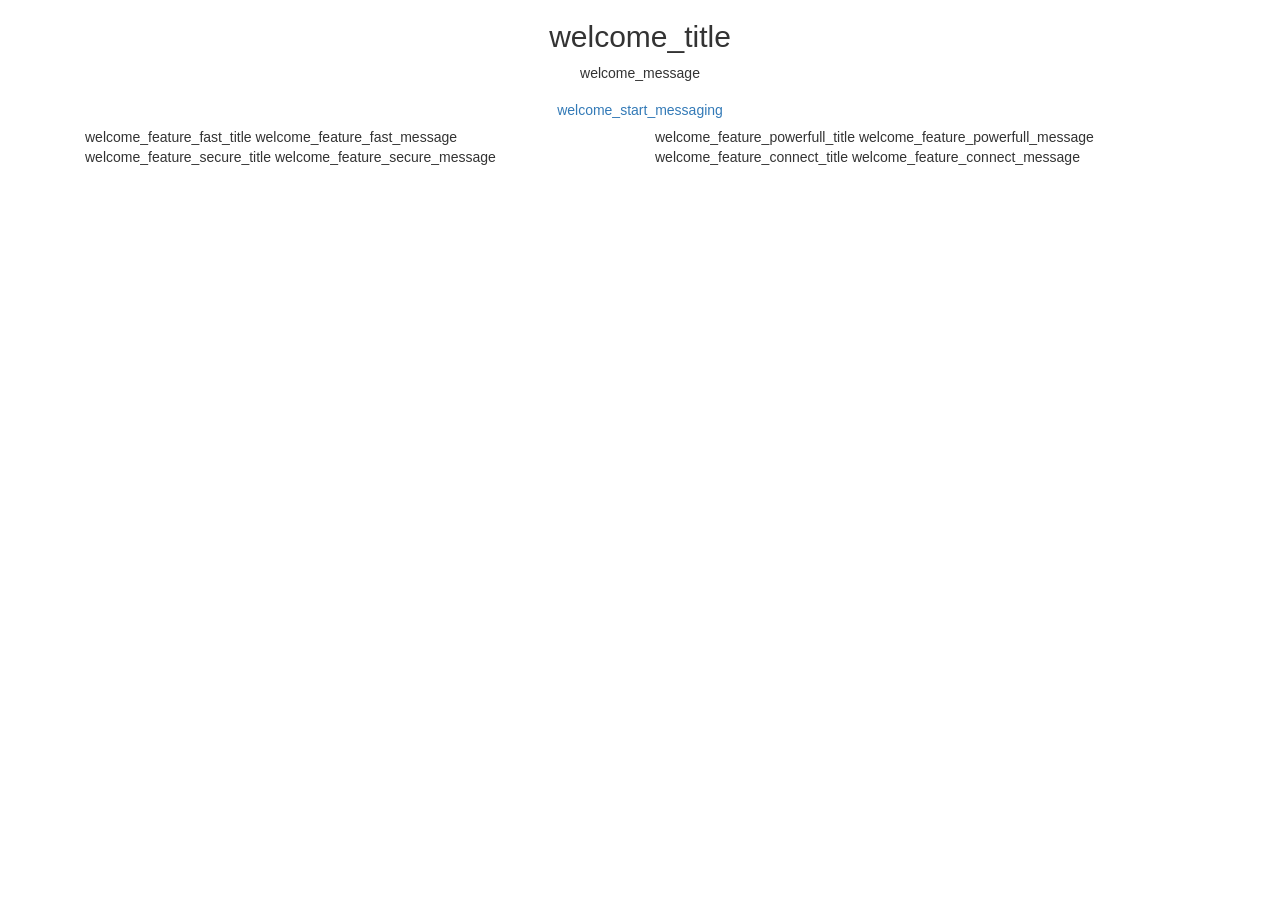
==== index.html @ 4b6fca97 "add index file" ====
<!doctype html>
<html lang="en" ng-csp="" id="ng-app">
<head>
  <!--[if lte IE 9]>
  <meta HTTP-EQUIV="REFRESH" content="0; url=badbrowser.html">
  <![endif]-->
  <meta charset="utf-8">
  <meta name="viewport" content="width=device-width, initial-scale=1, maximum-scale=1, user-scalable=no">
  <title>UBon Web version</title>

  <!-- build:css css/app.css -->
  <link rel="stylesheet" href="vendor/angular/angular-csp.css"/>
  <link rel="stylesheet" href="vendor/bootstrap/css/bootstrap.min.css"/>
  <link rel="stylesheet" href="css/ubon.css"/>
  <!-- endbuild -->

  <link rel="icon" href="favicon.ico" type="image/x-icon" />

  <meta name="apple-mobile-web-app-title" content="Ubon Web">
  <meta name="mobile-web-app-capable" content="yes">
  <meta name="apple-mobile-web-app-capable" content="yes">
  <meta name="apple-mobile-web-app-status-bar-style" content="black-translucent">
  <meta name="theme-color" content="#3282da">

  <meta property="og:title" content="UBon Web">
  <meta property="og:url" content="">
  <meta property="og:image" content="">
  <meta property="og:site_name" content="Ubon Web">
  <meta property="og:description" content="Welcome to the Web application of Ubon messenger.">

</head>
<body ng-app="ubon">

  <div class="page_wrap" ng-view></div>
  
  <div id="notify_sound"></div>

  <!-- build:js js/app.js -->
  <script type="text/javascript" src="vendor/jquery/jquery.min.js"></script>
  <script type="text/javascript" src="vendor/angular/angular.js"></script>
  <script type="text/javascript" src="js/lib/config.js"></script>
  <script type="text/javascript" src="js/init.js"></script>
  <script type="text/javascript" src="js/md5.js"></script>
  <script type="text/javascript" src="js/socket.io/socket.io.js"></script>
  <script type="text/javascript" src="js/socket.io/socket.js"></script>
  <script type="text/javascript" src="vendor/angular/angular-route.js"></script>


  <script type="text/javascript" src="js/lib/utils.js"></script>
  <script type="text/javascript" src="js/lib/ng_utils.js"></script>

  <script type="text/javascript" src="js/ubon.js"></script>
  <script type="text/javascript" src="js/controllers.js"></script>
  <script type="text/javascript" src="js/lib/i18n.js"></script>
  <!-- endbuild -->

</body>
</html>
---- vendor/angular/angular-csp.css ----
/* Include this file in your html if you are using the CSP mode. */

@charset "UTF-8";

[ng\:cloak], [ng-cloak], [data-ng-cloak], [x-ng-cloak],
.ng-cloak, .x-ng-cloak,
.ng-hide:not(.ng-hide-animate) {
  display: none !important;
}

ng\:form {
  display: block;
}

.ng-animate-shim {
  visibility:hidden;
}

.ng-anchor {
  position:absolute;
}
---- css/ubon.css ----
/*# sourceMappingURL=ubon.css.map */
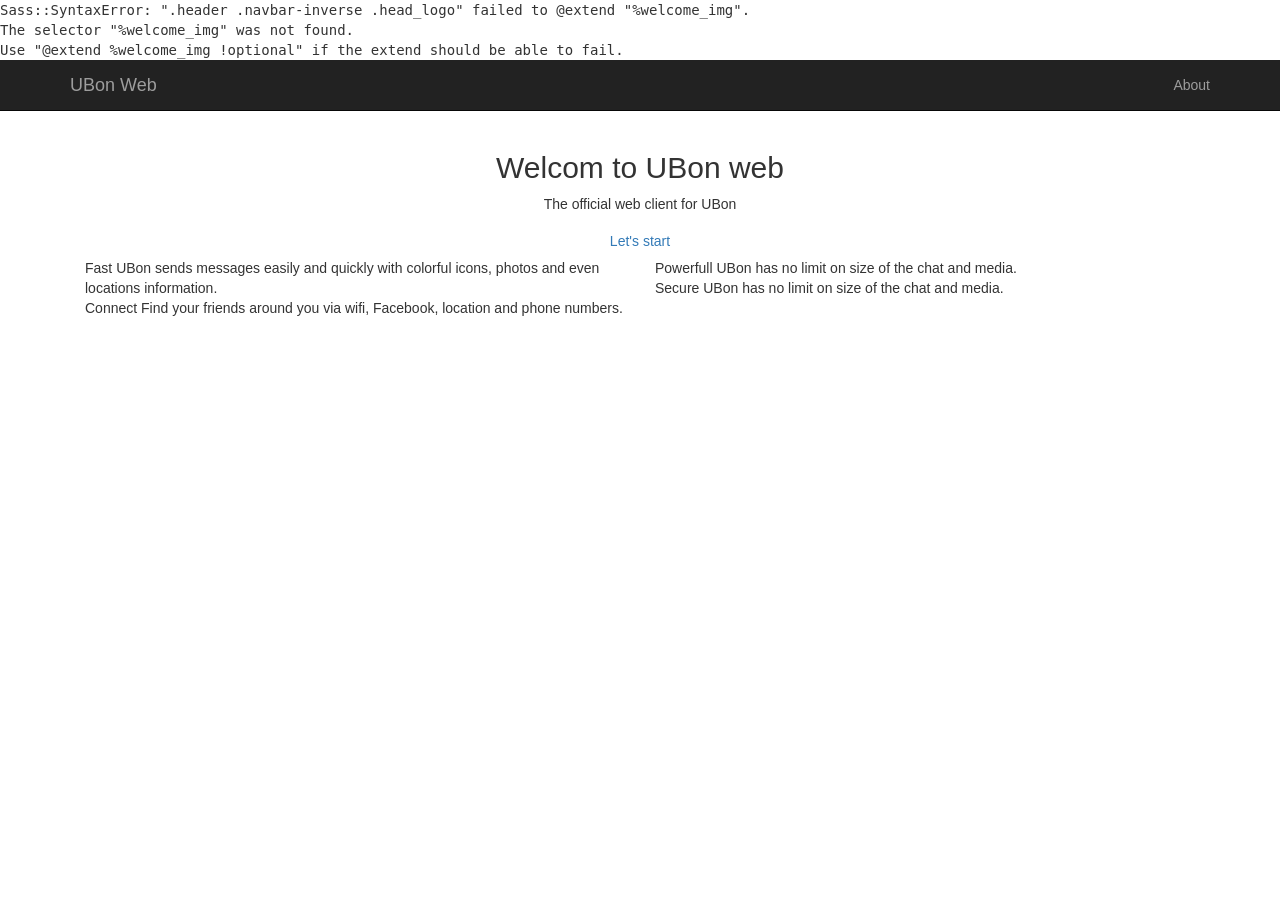
==== commit 4a4249dd: "update in18" ====
--- a/index.html
+++ b/index.html
@@ -48,10 +48,13 @@
 
   <script type="text/javascript" src="js/lib/utils.js"></script>
   <script type="text/javascript" src="js/lib/ng_utils.js"></script>
+  <script type="text/javascript" src="js/lib/i18n.js"></script>
+  <script type="text/javascript" src="js/lib/md5.js"></script>
 
   <script type="text/javascript" src="js/ubon.js"></script>
   <script type="text/javascript" src="js/controllers.js"></script>
-  <script type="text/javascript" src="js/lib/i18n.js"></script>
+  <script type="text/javascript" src="js/filters.js"></script>
+  <script type="text/javascript" src="js/directives.js"></script>
   <!-- endbuild -->
 
 </body>
--- a/css/ubon.css
+++ b/css/ubon.css
@@ -1,3 +1,35 @@
+/*
+Sass::SyntaxError: ".header .navbar-inverse .head_logo" failed to @extend "%welcome_img".
+The selector "%welcome_img" was not found.
+Use "@extend %welcome_img !optional" if the extend should be able to fail.
 
 
-/*# sourceMappingURL=ubon.css.map */
+Backtrace:
+scss/_header.scss:11
+C:/Ruby22-x64/lib/ruby/gems/2.2.0/gems/sass-3.4.21/lib/sass/tree/visitors/extend.rb:62:in `block in check_extends_fired!'
+C:/Ruby22-x64/lib/ruby/gems/2.2.0/gems/sass-3.4.21/lib/sass/util/subset_map.rb:105:in `block in each_value'
+C:/Ruby22-x64/lib/ruby/gems/2.2.0/gems/sass-3.4.21/lib/sass/util/subset_map.rb:105:in `each'
+C:/Ruby22-x64/lib/ruby/gems/2.2.0/gems/sass-3.4.21/lib/sass/util/subset_map.rb:105:in `each_value'
+C:/Ruby22-x64/lib/ruby/gems/2.2.0/gems/sass-3.4.21/lib/sass/tree/visitors/extend.rb:51:in `check_extends_fired!'
+C:/Ruby22-x64/lib/ruby/gems/2.2.0/gems/sass-3.4.21/lib/sass/tree/visitors/extend.rb:16:in `visit'
+C:/Ruby22-x64/lib/ruby/gems/2.2.0/gems/sass-3.4.21/lib/sass/tree/root_node.rb:39:in `css_tree'
+C:/Ruby22-x64/lib/ruby/gems/2.2.0/gems/sass-3.4.21/lib/sass/tree/root_node.rb:29:in `render_with_sourcemap'
+C:/Ruby22-x64/lib/ruby/gems/2.2.0/gems/sass-3.4.21/lib/sass/engine.rb:378:in `_render_with_sourcemap'
+C:/Ruby22-x64/lib/ruby/gems/2.2.0/gems/sass-3.4.21/lib/sass/engine.rb:295:in `render_with_sourcemap'
+C:/Ruby22-x64/lib/ruby/gems/2.2.0/gems/sass-3.4.21/lib/sass/plugin/compiler.rb:490:in `update_stylesheet'
+C:/Ruby22-x64/lib/ruby/gems/2.2.0/gems/sass-3.4.21/lib/sass/plugin/compiler.rb:215:in `block in update_stylesheets'
+C:/Ruby22-x64/lib/ruby/gems/2.2.0/gems/sass-3.4.21/lib/sass/plugin/compiler.rb:209:in `each'
+C:/Ruby22-x64/lib/ruby/gems/2.2.0/gems/sass-3.4.21/lib/sass/plugin/compiler.rb:209:in `update_stylesheets'
+C:/Ruby22-x64/lib/ruby/gems/2.2.0/gems/sass-3.4.21/lib/sass/plugin/compiler.rb:471:in `on_file_changed'
+C:/Ruby22-x64/lib/ruby/gems/2.2.0/gems/sass-3.4.21/lib/sass/plugin/compiler.rb:328:in `block in watch'
+C:/Ruby22-x64/lib/ruby/gems/2.2.0/gems/sass-3.4.21/vendor/listen/lib/listen/listener.rb:252:in `call'
+C:/Ruby22-x64/lib/ruby/gems/2.2.0/gems/sass-3.4.21/vendor/listen/lib/listen/listener.rb:252:in `on_change'
+C:/Ruby22-x64/lib/ruby/gems/2.2.0/gems/sass-3.4.21/vendor/listen/lib/listen/listener.rb:290:in `block in initialize_adapter'
+C:/Ruby22-x64/lib/ruby/gems/2.2.0/gems/sass-3.4.21/vendor/listen/lib/listen/adapters/polling.rb:48:in `call'
+C:/Ruby22-x64/lib/ruby/gems/2.2.0/gems/sass-3.4.21/vendor/listen/lib/listen/adapters/polling.rb:48:in `poll_changed_directories'
+C:/Ruby22-x64/lib/ruby/gems/2.2.0/gems/sass-3.4.21/vendor/listen/lib/listen/adapter.rb:299:in `block in start_poller'
+*/
+body:before {
+  white-space: pre;
+  font-family: monospace;
+  content: "Sass::SyntaxError: \".header .navbar-inverse .head_logo\" failed to @extend \"%welcome_img\".\A The selector \"%welcome_img\" was not found.\A Use \"@extend %welcome_img !optional\" if the extend should be able to fail.\A "; }
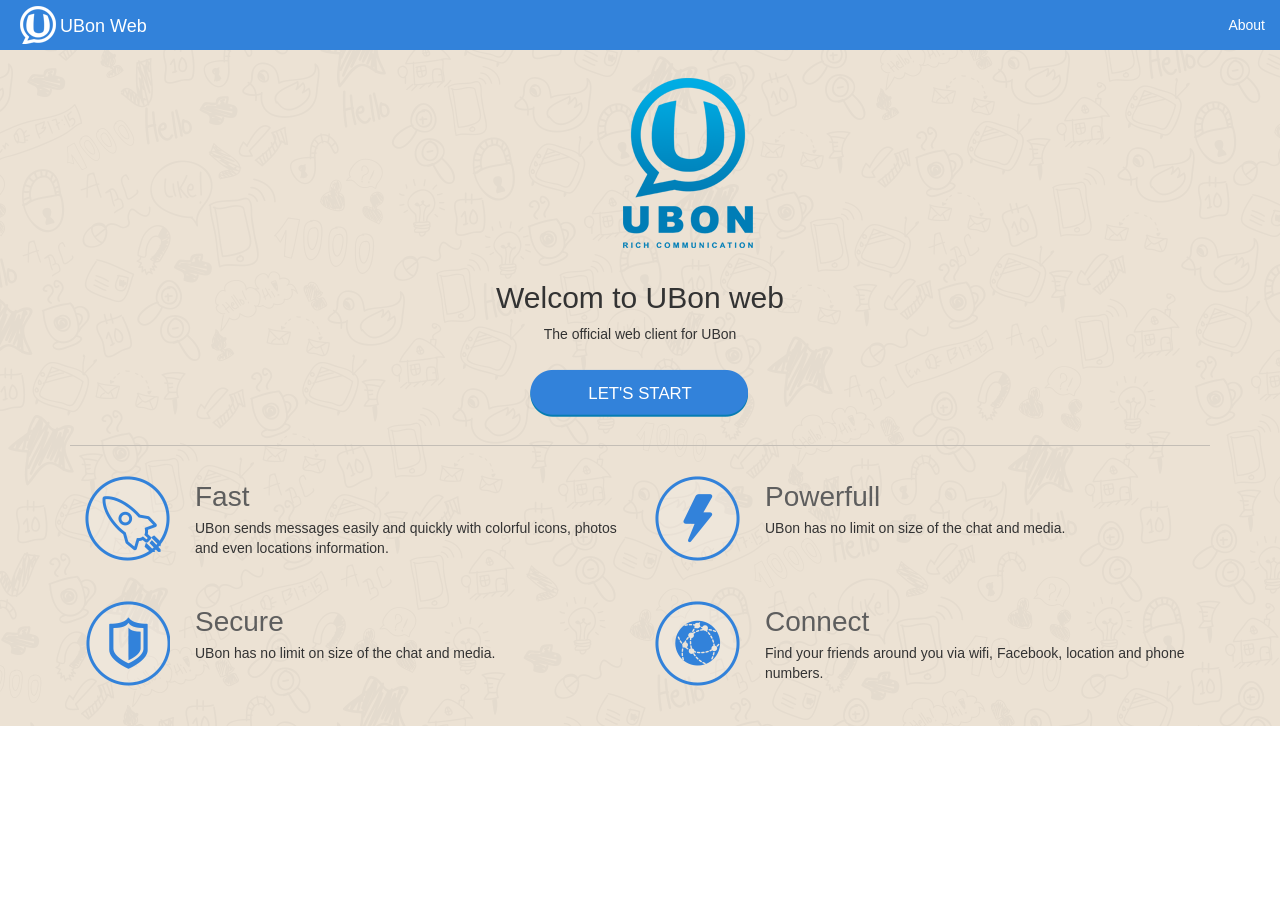
==== commit 72a91efa: "update" ====
--- a/index.html
+++ b/index.html
@@ -44,6 +44,7 @@
   <script type="text/javascript" src="js/socket.io/socket.io.js"></script>
   <script type="text/javascript" src="js/socket.io/socket.js"></script>
   <script type="text/javascript" src="vendor/angular/angular-route.js"></script>
+  <script type="text/javascript" src="vendor/ui-bootstrap/ui-bootstrap-custom-tpls-0.12.0.js"></script>
 
 
   <script type="text/javascript" src="js/lib/utils.js"></script>
@@ -55,6 +56,7 @@
   <script type="text/javascript" src="js/controllers.js"></script>
   <script type="text/javascript" src="js/filters.js"></script>
   <script type="text/javascript" src="js/directives.js"></script>
+  <script type="text/javascript" src="js/services.js"></script>
   <!-- endbuild -->
 
 </body>
--- a/css/ubon.css
+++ b/css/ubon.css
@@ -1,35 +1,88 @@
-/*
-Sass::SyntaxError: ".header .navbar-inverse .head_logo" failed to @extend "%welcome_img".
-The selector "%welcome_img" was not found.
-Use "@extend %welcome_img !optional" if the extend should be able to fail.
+.header .navbar-inverse .navbar-header .navbar-brand .head_logo, #welcome .home_top .home_logo, #welcome .home_top .btn-start, #welcome .home_bottom .feature-img {
+  background-image: url("../img/img_welcome.png");
+  background-repeat: no-repeat; }
 
+.page_wrap {
+  background: url("../img/bg-main.png"); }
 
-Backtrace:
-scss/_header.scss:11
-C:/Ruby22-x64/lib/ruby/gems/2.2.0/gems/sass-3.4.21/lib/sass/tree/visitors/extend.rb:62:in `block in check_extends_fired!'
-C:/Ruby22-x64/lib/ruby/gems/2.2.0/gems/sass-3.4.21/lib/sass/util/subset_map.rb:105:in `block in each_value'
-C:/Ruby22-x64/lib/ruby/gems/2.2.0/gems/sass-3.4.21/lib/sass/util/subset_map.rb:105:in `each'
-C:/Ruby22-x64/lib/ruby/gems/2.2.0/gems/sass-3.4.21/lib/sass/util/subset_map.rb:105:in `each_value'
-C:/Ruby22-x64/lib/ruby/gems/2.2.0/gems/sass-3.4.21/lib/sass/tree/visitors/extend.rb:51:in `check_extends_fired!'
-C:/Ruby22-x64/lib/ruby/gems/2.2.0/gems/sass-3.4.21/lib/sass/tree/visitors/extend.rb:16:in `visit'
-C:/Ruby22-x64/lib/ruby/gems/2.2.0/gems/sass-3.4.21/lib/sass/tree/root_node.rb:39:in `css_tree'
-C:/Ruby22-x64/lib/ruby/gems/2.2.0/gems/sass-3.4.21/lib/sass/tree/root_node.rb:29:in `render_with_sourcemap'
-C:/Ruby22-x64/lib/ruby/gems/2.2.0/gems/sass-3.4.21/lib/sass/engine.rb:378:in `_render_with_sourcemap'
-C:/Ruby22-x64/lib/ruby/gems/2.2.0/gems/sass-3.4.21/lib/sass/engine.rb:295:in `render_with_sourcemap'
-C:/Ruby22-x64/lib/ruby/gems/2.2.0/gems/sass-3.4.21/lib/sass/plugin/compiler.rb:490:in `update_stylesheet'
-C:/Ruby22-x64/lib/ruby/gems/2.2.0/gems/sass-3.4.21/lib/sass/plugin/compiler.rb:215:in `block in update_stylesheets'
-C:/Ruby22-x64/lib/ruby/gems/2.2.0/gems/sass-3.4.21/lib/sass/plugin/compiler.rb:209:in `each'
-C:/Ruby22-x64/lib/ruby/gems/2.2.0/gems/sass-3.4.21/lib/sass/plugin/compiler.rb:209:in `update_stylesheets'
-C:/Ruby22-x64/lib/ruby/gems/2.2.0/gems/sass-3.4.21/lib/sass/plugin/compiler.rb:471:in `on_file_changed'
-C:/Ruby22-x64/lib/ruby/gems/2.2.0/gems/sass-3.4.21/lib/sass/plugin/compiler.rb:328:in `block in watch'
-C:/Ruby22-x64/lib/ruby/gems/2.2.0/gems/sass-3.4.21/vendor/listen/lib/listen/listener.rb:252:in `call'
-C:/Ruby22-x64/lib/ruby/gems/2.2.0/gems/sass-3.4.21/vendor/listen/lib/listen/listener.rb:252:in `on_change'
-C:/Ruby22-x64/lib/ruby/gems/2.2.0/gems/sass-3.4.21/vendor/listen/lib/listen/listener.rb:290:in `block in initialize_adapter'
-C:/Ruby22-x64/lib/ruby/gems/2.2.0/gems/sass-3.4.21/vendor/listen/lib/listen/adapters/polling.rb:48:in `call'
-C:/Ruby22-x64/lib/ruby/gems/2.2.0/gems/sass-3.4.21/vendor/listen/lib/listen/adapters/polling.rb:48:in `poll_changed_directories'
-C:/Ruby22-x64/lib/ruby/gems/2.2.0/gems/sass-3.4.21/vendor/listen/lib/listen/adapter.rb:299:in `block in start_poller'
-*/
-body:before {
-  white-space: pre;
-  font-family: monospace;
-  content: "Sass::SyntaxError: \".header .navbar-inverse .head_logo\" failed to @extend \"%welcome_img\".\A The selector \"%welcome_img\" was not found.\A Use \"@extend %welcome_img !optional\" if the extend should be able to fail.\A "; }
+.btn {
+  border: 0 none;
+  padding: 7px 13px; }
+
+.modal.confirm_modal_window .modal-dialog {
+  max-width: 310px; }
+  .modal.confirm_modal_window .modal-dialog .modal-footer {
+    padding: 0; }
+    .modal.confirm_modal_window .modal-dialog .modal-footer .btn {
+      width: 50%;
+      float: left;
+      text-decoration: none;
+      margin: 0; }
+      .modal.confirm_modal_window .modal-dialog .modal-footer .btn:hover {
+        font-weight: bold; }
+    .modal.confirm_modal_window .modal-dialog .modal-footer .btn-link:hover {
+      border-radius: 5px;
+      background: #f2f6fa; }
+.modal .modal-content {
+  border: 0 none;
+  border-radius: 5px;
+  box-shadow: 0 1px 10px rgba(0, 0, 0, 0.15); }
+
+.header {
+  height: 46px; }
+  .header .navbar-inverse {
+    background-color: #3282da;
+    border: 0; }
+    .header .navbar-inverse .navbar-header .navbar-brand {
+      color: #fff;
+      line-height: 45px;
+      padding: 4px 20px; }
+      .header .navbar-inverse .navbar-header .navbar-brand .head_logo {
+        height: 40px;
+        width: 40px;
+        float: left; }
+    .header .navbar-inverse .navbar-menu a {
+      color: #fff; }
+
+#welcome .home_top {
+  border-bottom: 1px solid #c4beb6;
+  height: 400px;
+  margin-bottom: 30px; }
+  #welcome .home_top .home_logo {
+    background-position: 0 -50px;
+    display: inline-block;
+    height: 180px;
+    margin-top: 30px;
+    width: 134px; }
+  #welcome .home_top .btn-start {
+    background-position: -40px 0;
+    color: #fff;
+    font-size: 120%;
+    height: 49px;
+    line-height: 35px;
+    margin-top: 15px;
+    text-transform: uppercase;
+    width: 220px; }
+    #welcome .home_top .btn-start:hover, #welcome .home_top .btn-start:active {
+      font-weight: bold; }
+#welcome .home_bottom .feature-img {
+  float: left;
+  height: 85px;
+  margin-bottom: 40px;
+  margin-right: 25px;
+  width: 85px; }
+#welcome .home_bottom #fast {
+  background-position: 0 -231px; }
+#welcome .home_bottom #secure {
+  background-position: 0 -324px; }
+#welcome .home_bottom #powerfull {
+  background-position: -90px -231px; }
+#welcome .home_bottom #connect {
+  background-position: -90px -324px; }
+#welcome .home_bottom .title {
+  color: #5e5e5e;
+  font-size: 200%;
+  line-height: 1.5;
+  display: block; }
+
+/*# sourceMappingURL=ubon.css.map */
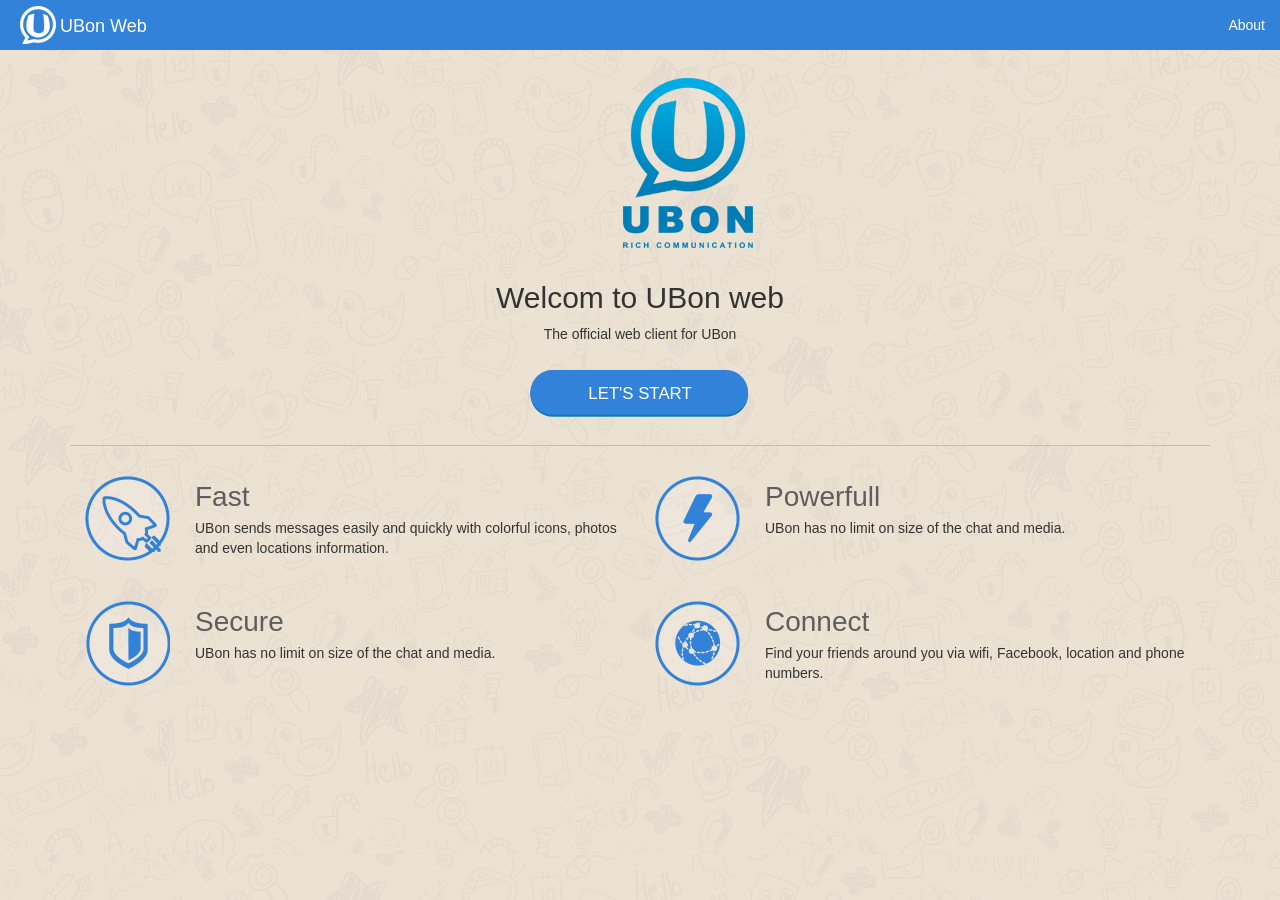
==== commit d139fdef: "a" ====
--- a/index.html
+++ b/index.html
@@ -40,9 +40,9 @@
   <script type="text/javascript" src="vendor/angular/angular.js"></script>
   <script type="text/javascript" src="js/lib/config.js"></script>
   <script type="text/javascript" src="js/init.js"></script>
-  <script type="text/javascript" src="js/md5.js"></script>
-  <script type="text/javascript" src="js/socket.io/socket.io.js"></script>
-  <script type="text/javascript" src="js/socket.io/socket.js"></script>
+  <script type="text/javascript" src="vendor/socket.io/socket.io.js"></script>
+  <script type="text/javascript" src="vendor/socket.io/socket.js"></script>
+  <script type="text/javascript" src="vendor/jquery.nanoscroller/nanoscroller.js"></script>
   <script type="text/javascript" src="vendor/angular/angular-route.js"></script>
   <script type="text/javascript" src="vendor/ui-bootstrap/ui-bootstrap-custom-tpls-0.12.0.js"></script>
 
--- a/css/ubon.css
+++ b/css/ubon.css
@@ -2,7 +2,7 @@
   background-image: url("../img/img_welcome.png");
   background-repeat: no-repeat; }
 
-.page_wrap {
+body {
   background: url("../img/bg-main.png"); }
 
 .btn {
@@ -85,4 +85,35 @@
   line-height: 1.5;
   display: block; }
 
+.login_form_wrap {
+  background: #fff;
+  border-radius: 5px;
+  box-shadow: 0 1px 2px rgba(0, 0, 0, 0.1);
+  margin: 200px auto 0;
+  max-width: 310px;
+  overflow: hidden;
+  padding: 25px; }
+  .login_form_wrap .login_form_head {
+    text-transform: uppercase; }
+  .login_form_wrap .login_form_lead, .login_form_wrap .login_form_head {
+    text-align: center; }
+
+.login_country_selector, .login_phone_number, .login_country_selector:focus, .login_phone_number:focus {
+  border-left: 0;
+  border-right: 0;
+  border-top: 0;
+  border-bottom: 1.5px solid #ccc;
+  border-radius: 0;
+  box-shadow: none; }
+
+.login_country_selector {
+  cursor: pointer;
+  height: 34px;
+  line-height: 14px;
+  margin-bottom: 12px;
+  padding: 10px 12px 10px 13px; }
+
+.login_country_selector, .login_form_head {
+  text-transform: uppercase; }
+
 /*# sourceMappingURL=ubon.css.map */
